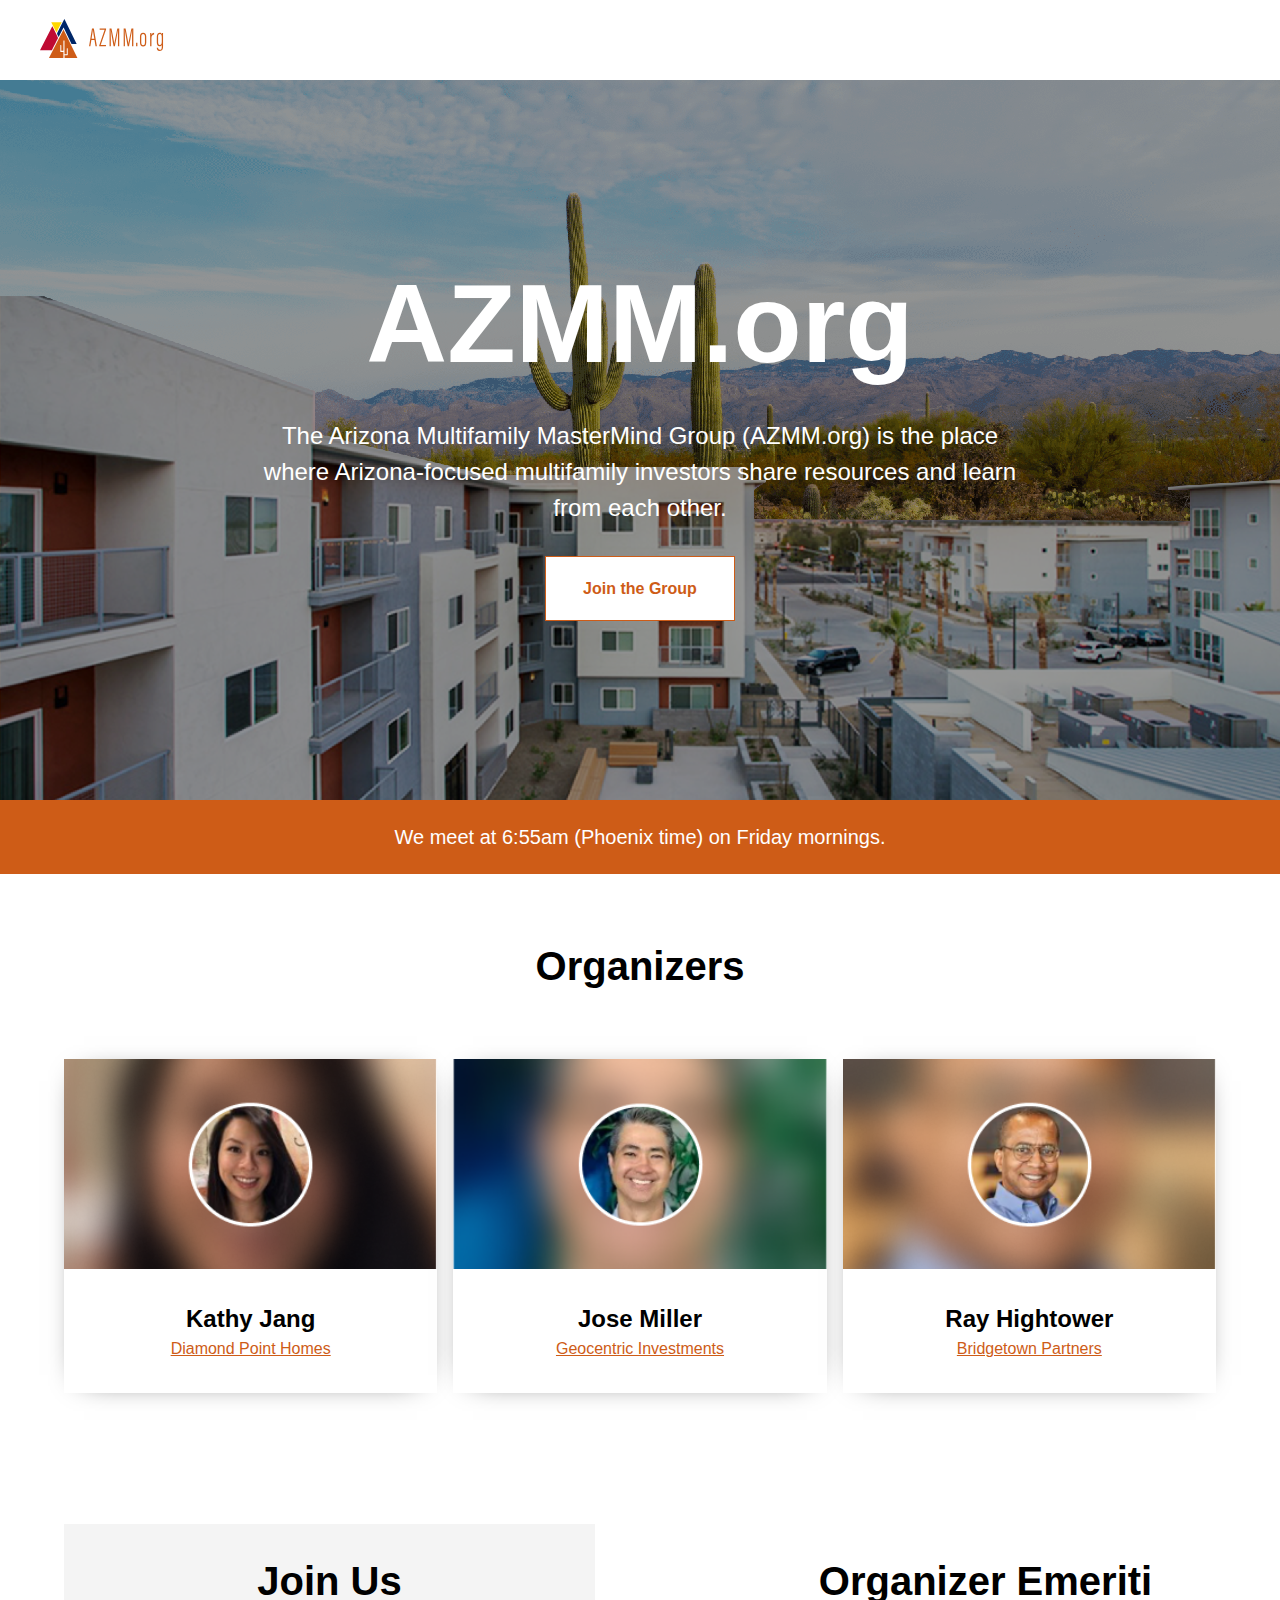
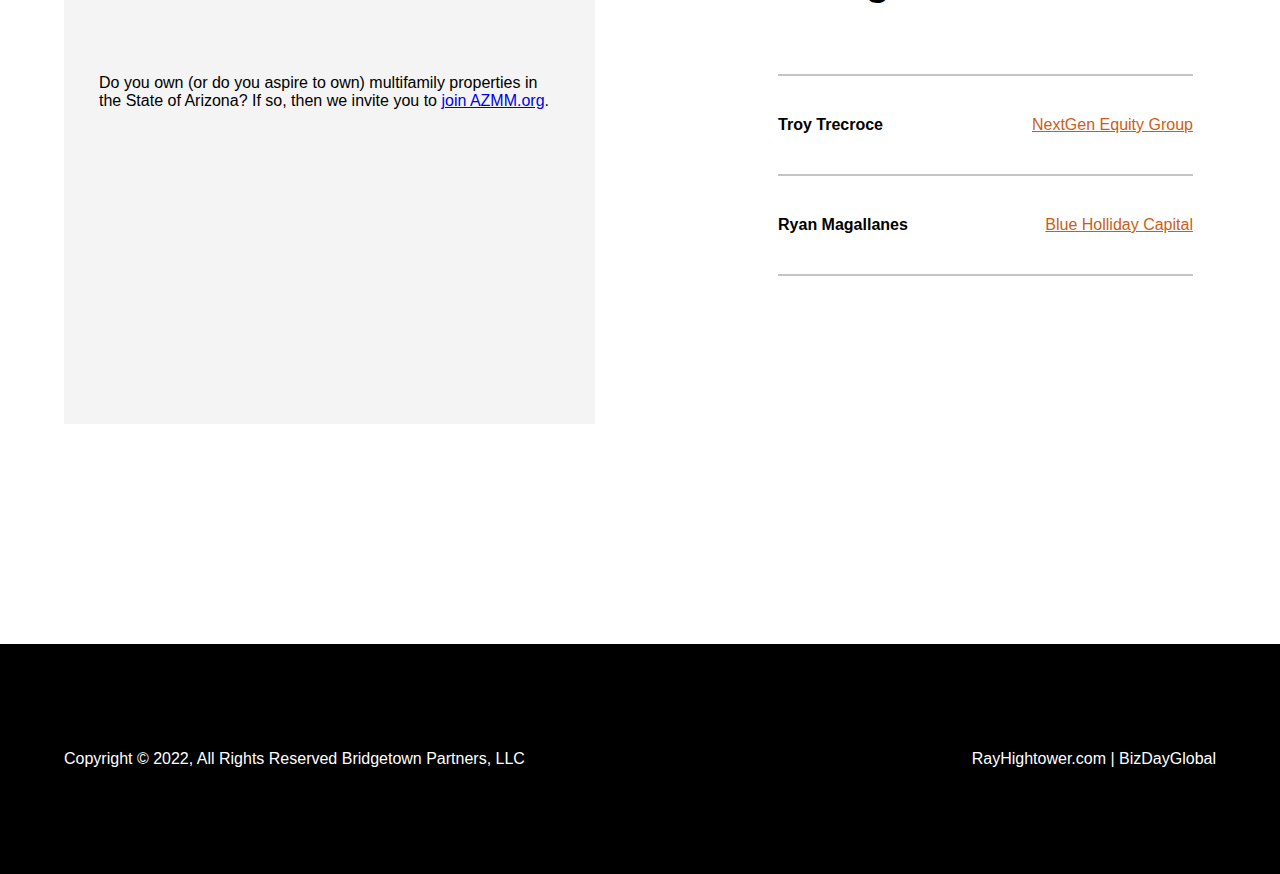
==== index.html @ 75fadacc "Add Geocentric Investments for Jose Miller." ====
<!DOCTYPE html>
<html lang="en">

<head>
  <meta charset="UTF-8">
  <meta http-equiv="X-UA-Compatible" content="IE=edge">
  <meta name="viewport" content="width=device-width, initial-scale=1.0">
  <link rel="shortcut icon" type="image/jpg" href="favicon.ico" />
  <meta name="keywords" content="Real Estate, Arizona, Arizona Multifamity Real Estate, Master Mind Group">
  <meta name="description"
    content="The Arizona Multifamily MasterMind Group (AZMM.org) is the place where Arizona-focused multifamily investors share resources and learn from each other.">
  <meta property="og:title" content="AZMM.org">
  <meta property="og:site_name" content="AZMM.org">
  <meta property="og:url" content="azmm.org">
  <meta property="og:description" content="The Arizona Multifamily MasterMind Group (AZMM.org) is the place where
      Arizona-focused multifamily investors share resources and learn from each other.">
  <meta property="og:type" content="business.business">
  <meta property="og:image" content="https://azmm.org/assets/img/AZMM-LOGO.png">
  <title>AZMM.org · Home</title>
  <link href="./assets/css/style.css" rel="stylesheet">
</head>

<body>
  <header class="header__wrapper">
    <a href="./index.html" class="logo-wrapper">
      <img src="./assets/img/logo.svg" />
    </a>
  </header>
  <!-- Banner Section -->
  <section>
    <div class="banner-sec__wrapper">
      <div class="banner-container">
        <div class="banner-title">
          AZMM.org
        </div>
        <div class="banner__sub-title">
          The Arizona Multifamily MasterMind Group (AZMM.org) is the place where Arizona-focused multifamily investors
          share resources and learn from each other.
        </div>
        <div class="banner-btn__wrapper">
          <a href="https://www.meetup.com/arizona-multifamily-mastermind-group/" class="btn">Join the Group</a>
        </div>
      </div>
    </div>
    <div class="acent__wrapper">
      We meet at 6:55am (Phoenix time) on Friday mornings.
    </div>
  </section>
  <!-- Banner Section -->
  <section class="organizers-section">
    <div class="organizers-container">
      <div class="azmm__organizer-title">
        Organizers
      </div>

      <div class="card__wrapper">
        <div class="card">
          <div class="card-header">
            <div class="card-img">
              <img src="./assets/img/mask-group.png" />
            </div>
          </div>

          <div class="card-footer">
            <div class="card-persona__name">Kathy Jang</div>
            <div class="card-persona__link"><a href="https://www.diamondpointhomes.com/">Diamond Point Homes</a></div>
          </div>
        </div>

        <div class="card">
          <div class="card-header">
            <div class="card-img">
              <img src="./assets/img/mask-group-1.png" />
            </div>
          </div>

          <div class="card-footer">
            <div class="card-persona__name">Jose Miller</div>
            <div class="card-persona__link"><a href="https://www.geocentricinvestments.com/">Geocentric Investments</a></div>
          </div>
        </div>

        <div class="card">
          <div class="card-header">
            <div class="card-img">
              <img src="./assets/img/mask-group-2.png" />
            </div>
          </div>

          <div class="card-footer">
            <div class="card-persona__name">Ray Hightower</div>
            <div class="card-persona__link"><a href="https://bridgetownpartners.com/">Bridgetown Partners</a></div>
          </div>
        </div>
      </div>
    </div>
  </section>

  <div class="contact-emereti-wrapper">
    <!-- Contact us Section -->
    <section class="contactus-section">
      <div class="azmm__organizer-title">
        Join Us
      </div>
      <div class="btn">
        Do you own (or do you aspire to own) multifamily properties in the State of Arizona? If so, then we invite you to <a href="https://www.meetup.com/arizona-multifamily-mastermind-group/" class="btn">join AZMM.org</a>.
      </div>
    </section>
    <!-- End Contact us Section -->

    <!-- Emeriti Section -->
    <section class="emeriti-section">
      <div class="emeriti-container">
        <div class="azmm__organizer-title emeriti-title">
          Organizer Emeriti
        </div>
        <div class="emeriti-content__wrapper">
          <!-- Organizer Emeriti section 1 -->
          <div class="horizontal-divider"></div>
          <div class="emeriti-list__wrapper">
            <div class="emeriti__name">Troy Trecroce</div>
            <div class="emeriti__link"><a href="https://www.nextgenequitygroup.com/">NextGen Equity Group</a></div>
          </div>
          <!-- End Organizer Emeriti section 1 -->

          <!-- Organizer Emeriti section 2 -->
          <div class="horizontal-divider"></div>
          <div class="emeriti-list__wrapper">
            <div class="emeriti__name">Ryan Magallanes</div>
            <div class="emeriti__link"><a href="https://www.linkedin.com/in/ryan-magallanes-37436a47/">Blue Holliday Capital</a></div>
          </div>
          <div class="horizontal-divider"></div>
          <!-- End Organizer Emeriti section 2 -->
        </div>
    </section>
    <!-- End Emeriti Section -->
  </div>

  <footer class="azmm-footer">
    <div class="footer-content__wrapper">
      <div class="footer__copy-right">Copyright © 2022, All Rights Reserved Bridgetown Partners, LLC</div>
      <div class="footer__links"><a href="https://rayhightower.com/">RayHightower.com</a> | <a
          href="https://bizdayglobal.com/">BizDayGlobal</a> </div>
    </div>
  </footer>
</body>

</html>
---- assets/css/style.css ----
*, *::before, *::after {
  font-family: "Roboto", sans-serif;
}

* {
  margin: 0;
  padding: 0;
  box-sizing: border-box;
}

.header__wrapper {
  align-items: center;
  background-color: white;
  display: flex;
  flex-direction: row;
  justify-content: space-between;
  height: 80px;
  padding: 0 40px;
  width: 100%;
}
@media only screen and (max-width: 480px) {
  .header__wrapper {
    padding: 0 10px;
  }
}
.header__wrapper .logo-wrapper {
  overflow: hidden;
}
.header__wrapper .logo-wrapper img {
  object-fit: contain;
  height: 100%;
  width: 100%;
}
@media only screen and (max-width: 480px) {
  .header__wrapper .logo-wrapper img {
    width: 80%;
  }
}

/*
.banner-container
*/
.banner-sec__wrapper {
  background-image: url("../img/AZMM-Banner-.png");
  background-size: cover;
  background-repeat: no-repeat;
  display: flex;
  height: 80vh;
  justify-content: center;
}
.banner-sec__wrapper .banner-container {
  align-items: center;
  color: #fff;
  display: flex;
  flex-direction: column;
  height: 80vh;
  justify-content: center;
  width: 60%;
}
@media only screen and (max-width: 480px) {
  .banner-sec__wrapper .banner-container {
    width: 100%;
  }
  .banner-sec__wrapper .banner-container .banner__sub-title {
    font-size: 16px;
  }
}
.banner-sec__wrapper .banner-container .banner-title {
  font-size: clamp(5vh, 112px, 20vw);
  font-weight: bold;
}
@media only screen and (max-width: 480px) {
  .banner-sec__wrapper .banner-container .banner-title {
    font-size: 56px;
  }
}
.banner-sec__wrapper .banner-container .banner__sub-title {
  font-size: 24px;
  line-height: 1.5;
  margin: 30px 0;
  text-align: center;
}
@media only screen and (max-width: 720px) and (min-width: 480px) {
  .banner-sec__wrapper .banner-container .banner__sub-title {
    font-size: 16px;
    margin-bottom: 20px;
  }
}
.banner-sec__wrapper .banner-container .banner-btn__wrapper .btn {
  align-items: center;
  background-color: white;
  border: 1px solid #CE5C17;
  color: #CE5C17;
  cursor: pointer;
  display: flex;
  font-weight: 600;
  height: 65px;
  justify-content: center;
  text-decoration: none;
  padding: 0.5em 0.75em;
  width: 190px;
}

.acent__wrapper {
  align-items: center;
  color: #fff;
  background-color: #CE5C17;
  display: flex;
  font-size: 20px;
  height: 74px;
  justify-content: center;
}
@media only screen and (max-width: 480px) {
  .acent__wrapper {
    font-size: 12px;
    height: 60px;
  }
}

.organizers-section {
  background-color: #FFFFFF;
  min-height: 650px;
}
.organizers-section .organizers-container {
  margin: 0 auto;
  padding-top: 70px;
  width: 90%;
}
@media only screen and (max-width: 480px) {
  .organizers-section .organizers-container {
    padding-top: 40px;
  }
  .organizers-section .organizers-container .azmm__organizer-title {
    margin-bottom: 40px;
  }
}
.organizers-section .card__wrapper {
  align-items: flex-start;
  display: grid;
  grid-template-columns: repeat(auto-fit, minmax(300px, 1fr));
  gap: 1rem;
}
.organizers-section .card__wrapper .card {
  background-color: white;
  box-shadow: 0px 2px 30px -20px #000000;
  min-height: 300px;
  margin-bottom: 50px;
}
@media only screen and (max-width: 1024px) and (min-width: 480px) {
  .organizers-section .card__wrapper .card {
    margin-bottom: 0;
  }
  .organizers-section .card__wrapper .card:last-child {
    margin-bottom: 50px;
  }
}
.organizers-section .card__wrapper .card .card-header {
  position: relative;
}
.organizers-section .card__wrapper .card .card-header .card-img {
  overflow: hidden;
}
.organizers-section .card__wrapper .card .card-header .card-img img {
  aspect-ratio: 16/9;
  display: block;
  object-fit: cover;
  object-position: center;
  max-height: 350px;
  width: 100%;
}
.organizers-section .card__wrapper .card .card-footer {
  align-items: center;
  display: flex;
  flex-direction: column;
  justify-content: center;
  line-height: 1.5;
  padding: 2rem;
}
.organizers-section .card__wrapper .card .card-footer .card-persona__name {
  font-size: 24px;
  font-weight: 900;
}
.organizers-section .card__wrapper .card .card-footer .card-persona__link {
  font-size: 16px;
}
.organizers-section .card__wrapper .card .card-footer .card-persona__link a {
  color: #CE5C17;
}

.azmm__organizer-title {
  font-size: 40px;
  font-weight: 700;
  text-align: center;
  margin-bottom: 70px;
  width: 100%;
}
@media only screen and (max-width: 480px) {
  .azmm__organizer-title {
    font-size: 32px;
  }
  .azmm__organizer-title.emeriti-title {
    margin-bottom: 40px;
  }
}

.emeriti-section {
  background-color: white;
}
.emeriti-section .emeriti-container {
  display: flex;
  align-items: center;
  flex-direction: column;
  padding-top: 35px;
  min-height: 500px;
}
@media only screen and (max-width: 480px) {
  .emeriti-section .emeriti-container {
    min-height: 420px;
    padding-top: 35px;
  }
}
.emeriti-section .emeriti-content__wrapper {
  align-items: center;
  display: flex;
  flex-direction: column;
  width: 100%;
}
.emeriti-section .emeriti-content__wrapper .horizontal-divider {
  border: 1px solid #C4C4C4;
  width: 90%;
}
.emeriti-section .emeriti-content__wrapper .emeriti-list__wrapper {
  display: flex;
  flex-direction: row;
  justify-content: space-between;
  padding: 40px 0;
  width: 90%;
}
.emeriti-section .emeriti-content__wrapper .emeriti-list__wrapper .emeriti__name {
  font-size: 16px;
  font-weight: 900;
}
.emeriti-section .emeriti-content__wrapper .emeriti-list__wrapper .emeriti__link {
  font-size: 16px;
}
.emeriti-section .emeriti-content__wrapper .emeriti-list__wrapper .emeriti__link a {
  color: #CE5C17;
}
@media only screen and (max-width: 480px) {
  .emeriti-section .emeriti-content__wrapper .emeriti-list__wrapper {
    align-items: center;
    justify-content: center;
    flex-direction: column;
    padding: 30px 0;
  }
  .emeriti-section .emeriti-content__wrapper .emeriti-list__wrapper .emeriti__name {
    font-size: 24px;
  }
  .emeriti-section .emeriti-content__wrapper .emeriti-list__wrapper .emeriti__link {
    font-size: 16px;
  }
}

.azmm-footer {
  align-items: center;
  background-color: #000000;
  display: flex;
  height: 230px;
}
.azmm-footer .footer-content__wrapper {
  color: white;
  display: flex;
  flex-direction: row;
  justify-content: space-between;
  margin: 0 auto;
  width: 90%;
}
.azmm-footer .footer-content__wrapper .footer__links {
  font-size: 16px;
  font-weight: 500;
}
.azmm-footer .footer-content__wrapper .footer__links a {
  color: white;
  text-decoration: none;
}
@media only screen and (max-width: 480px) {
  .azmm-footer .footer-content__wrapper {
    align-items: center;
    font-size: 16px;
    flex-direction: column-reverse;
  }
  .azmm-footer .footer-content__wrapper .footer__copy-right {
    text-align: center;
  }
  .azmm-footer .footer-content__wrapper .footer__links {
    margin-bottom: 20px;
  }
}
.contact-emereti-wrapper {
  display: flex;
  flex-direction: row;
  justify-content: space-between;
  margin: 0 auto 220px;
  width: 90%;
}
.contact-emereti-wrapper .contactus-section,.emeriti-section {
  flex: 1;
}
.contact-emereti-wrapper .contactus-section {
  background-color: #F4F4F4;
  padding: 35px 35px 135px 35px;
  margin-right: 160px;
}
@media only screen and (max-width: 768px) {
  .contact-emereti-wrapper .contactus-section {
    margin-right: 80px;
  }
}
@media only screen and (max-width: 768px) {
  .contact-emereti-wrapper {
    flex-direction: column;
    margin: 0 auto;
  }
  .contact-emereti-wrapper .contactus-section {
    margin-right: 0;
  }
}
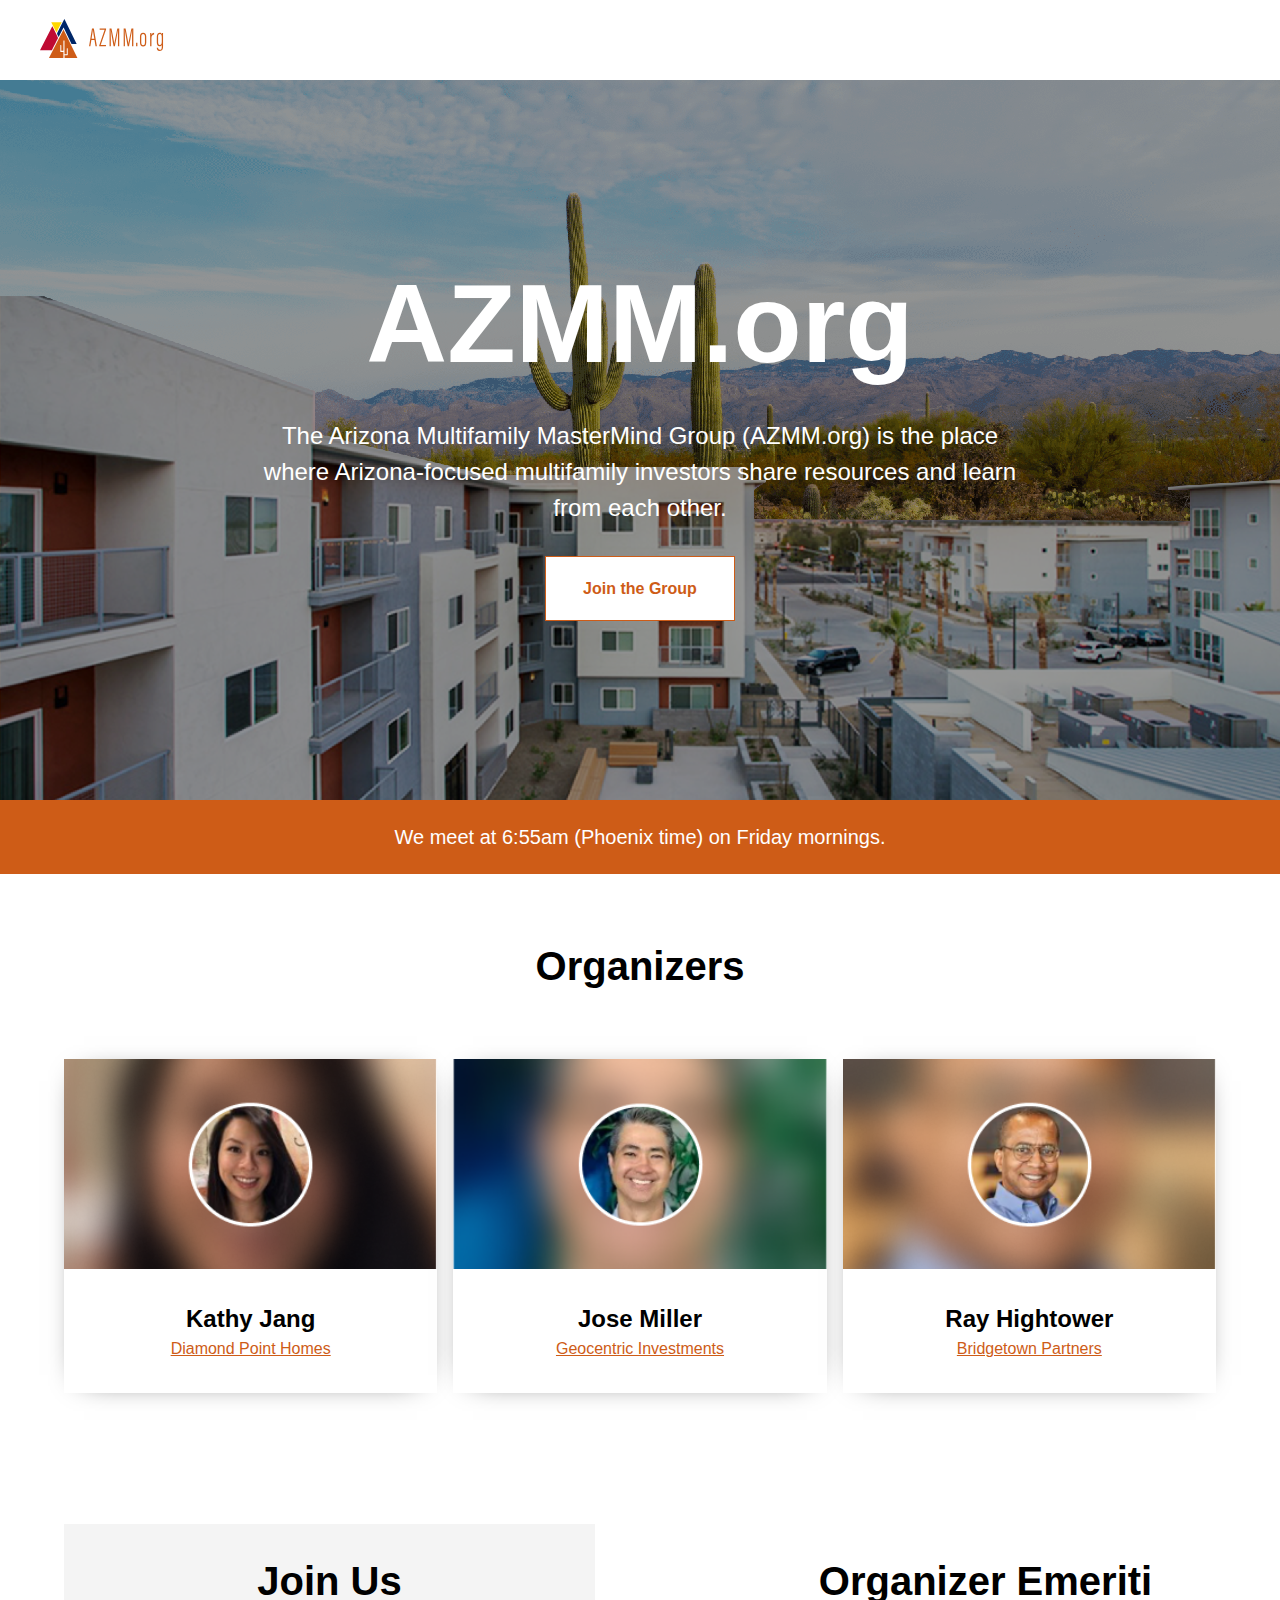
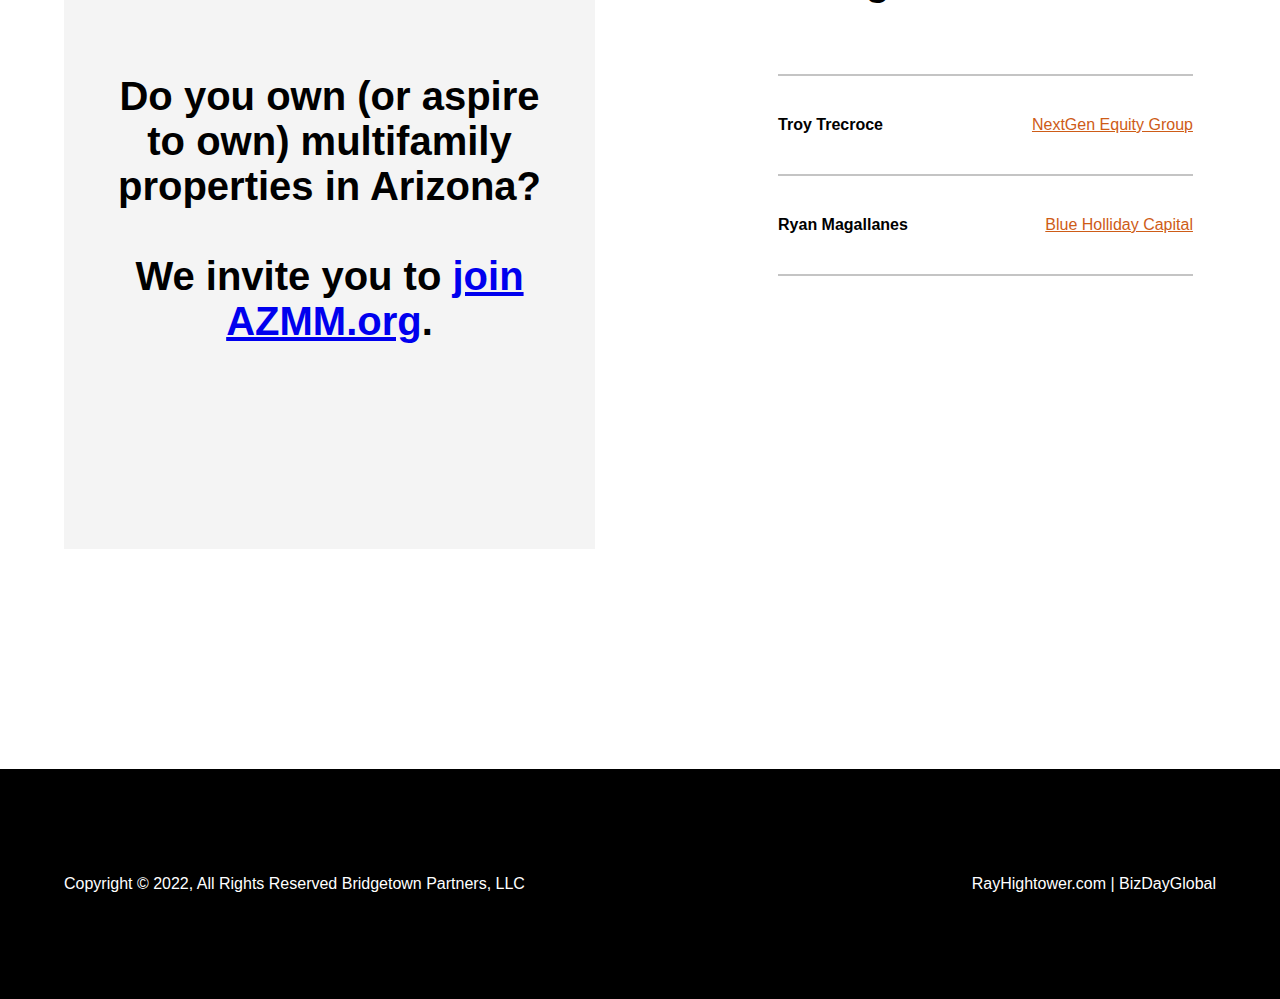
==== commit 70039291: "Larger type in joinus section." ====
--- a/index.html
+++ b/index.html
@@ -102,8 +102,8 @@
       <div class="azmm__organizer-title">
         Join Us
       </div>
-      <div class="btn">
-        Do you own (or do you aspire to own) multifamily properties in the State of Arizona? If so, then we invite you to <a href="https://www.meetup.com/arizona-multifamily-mastermind-group/" class="btn">join AZMM.org</a>.
+      <div class="azmm__organizer-title">
+        Do you own (or aspire to own) multifamily properties in Arizona?<br/><br/>We invite you to <a href="https://www.meetup.com/arizona-multifamily-mastermind-group/" class="btn">join AZMM.org</a>.
       </div>
     </section>
     <!-- End Contact us Section -->
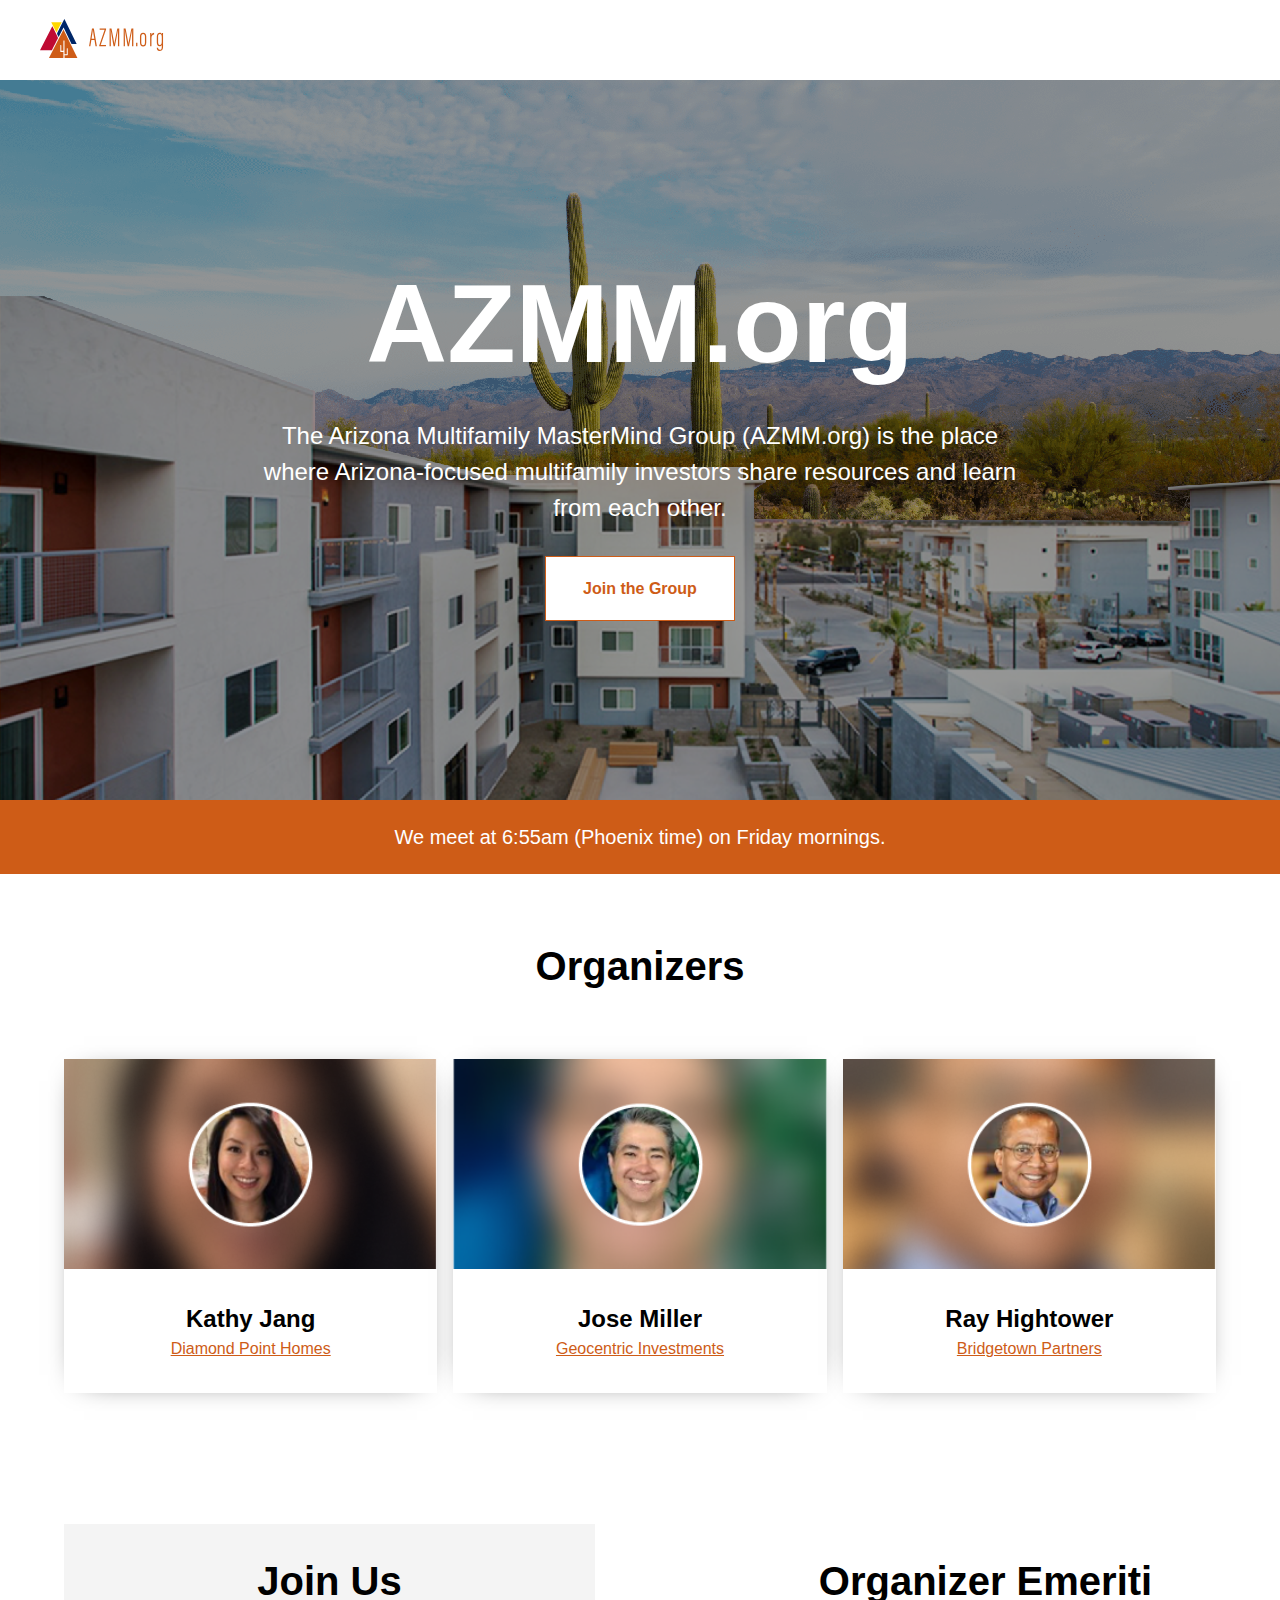
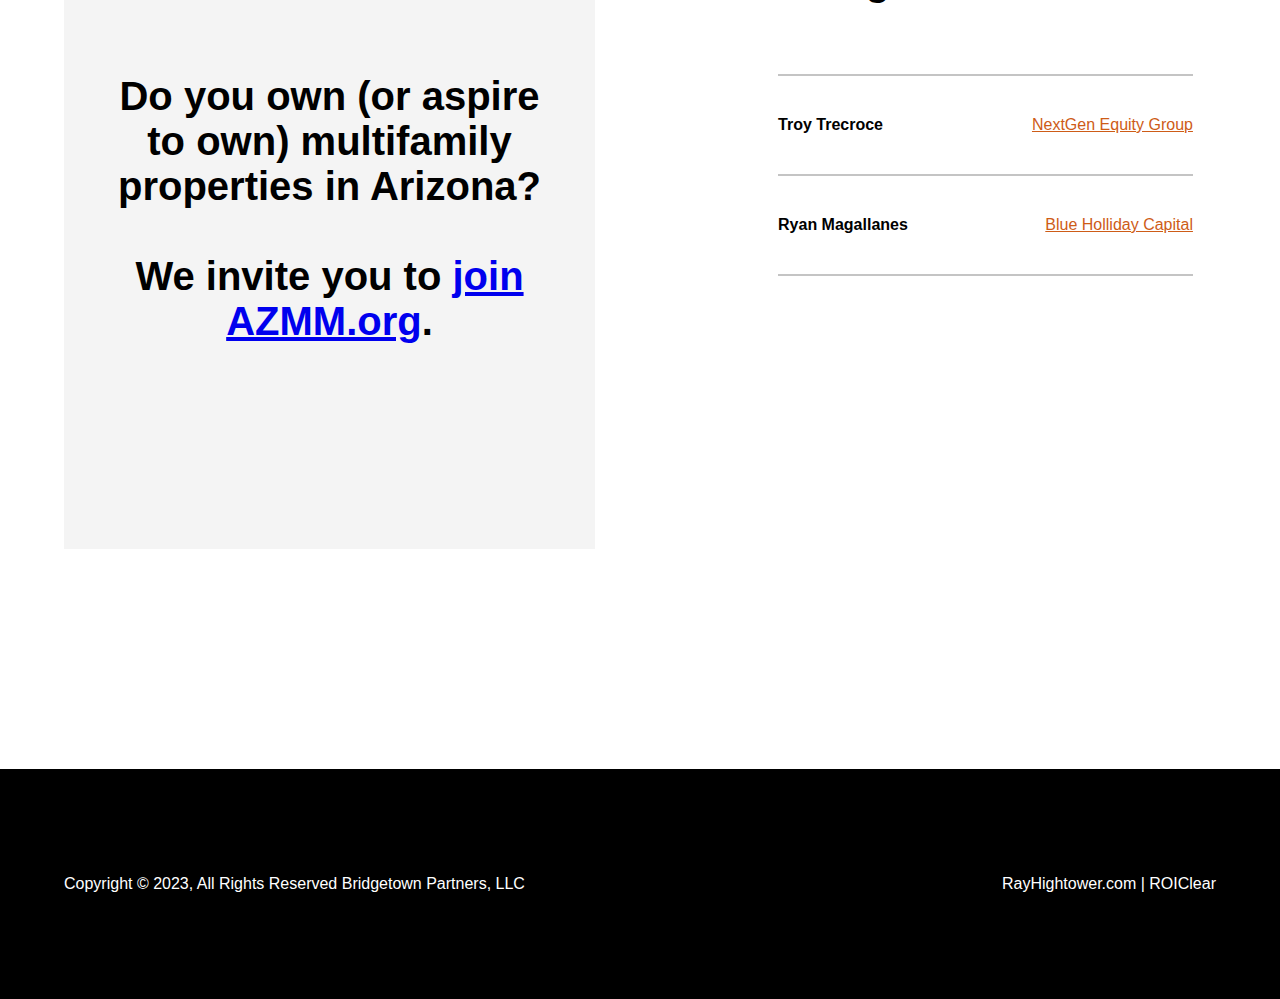
==== commit d03a5b66: "Update with ROIClear link." ====
--- a/index.html
+++ b/index.html
@@ -138,9 +138,9 @@
 
   <footer class="azmm-footer">
     <div class="footer-content__wrapper">
-      <div class="footer__copy-right">Copyright © 2022, All Rights Reserved Bridgetown Partners, LLC</div>
+      <div class="footer__copy-right">Copyright © 2023, All Rights Reserved Bridgetown Partners, LLC</div>
       <div class="footer__links"><a href="https://rayhightower.com/">RayHightower.com</a> | <a
-          href="https://bizdayglobal.com/">BizDayGlobal</a> </div>
+          href="https://ROIClear.com/">ROIClear</a> </div>
     </div>
   </footer>
 </body>
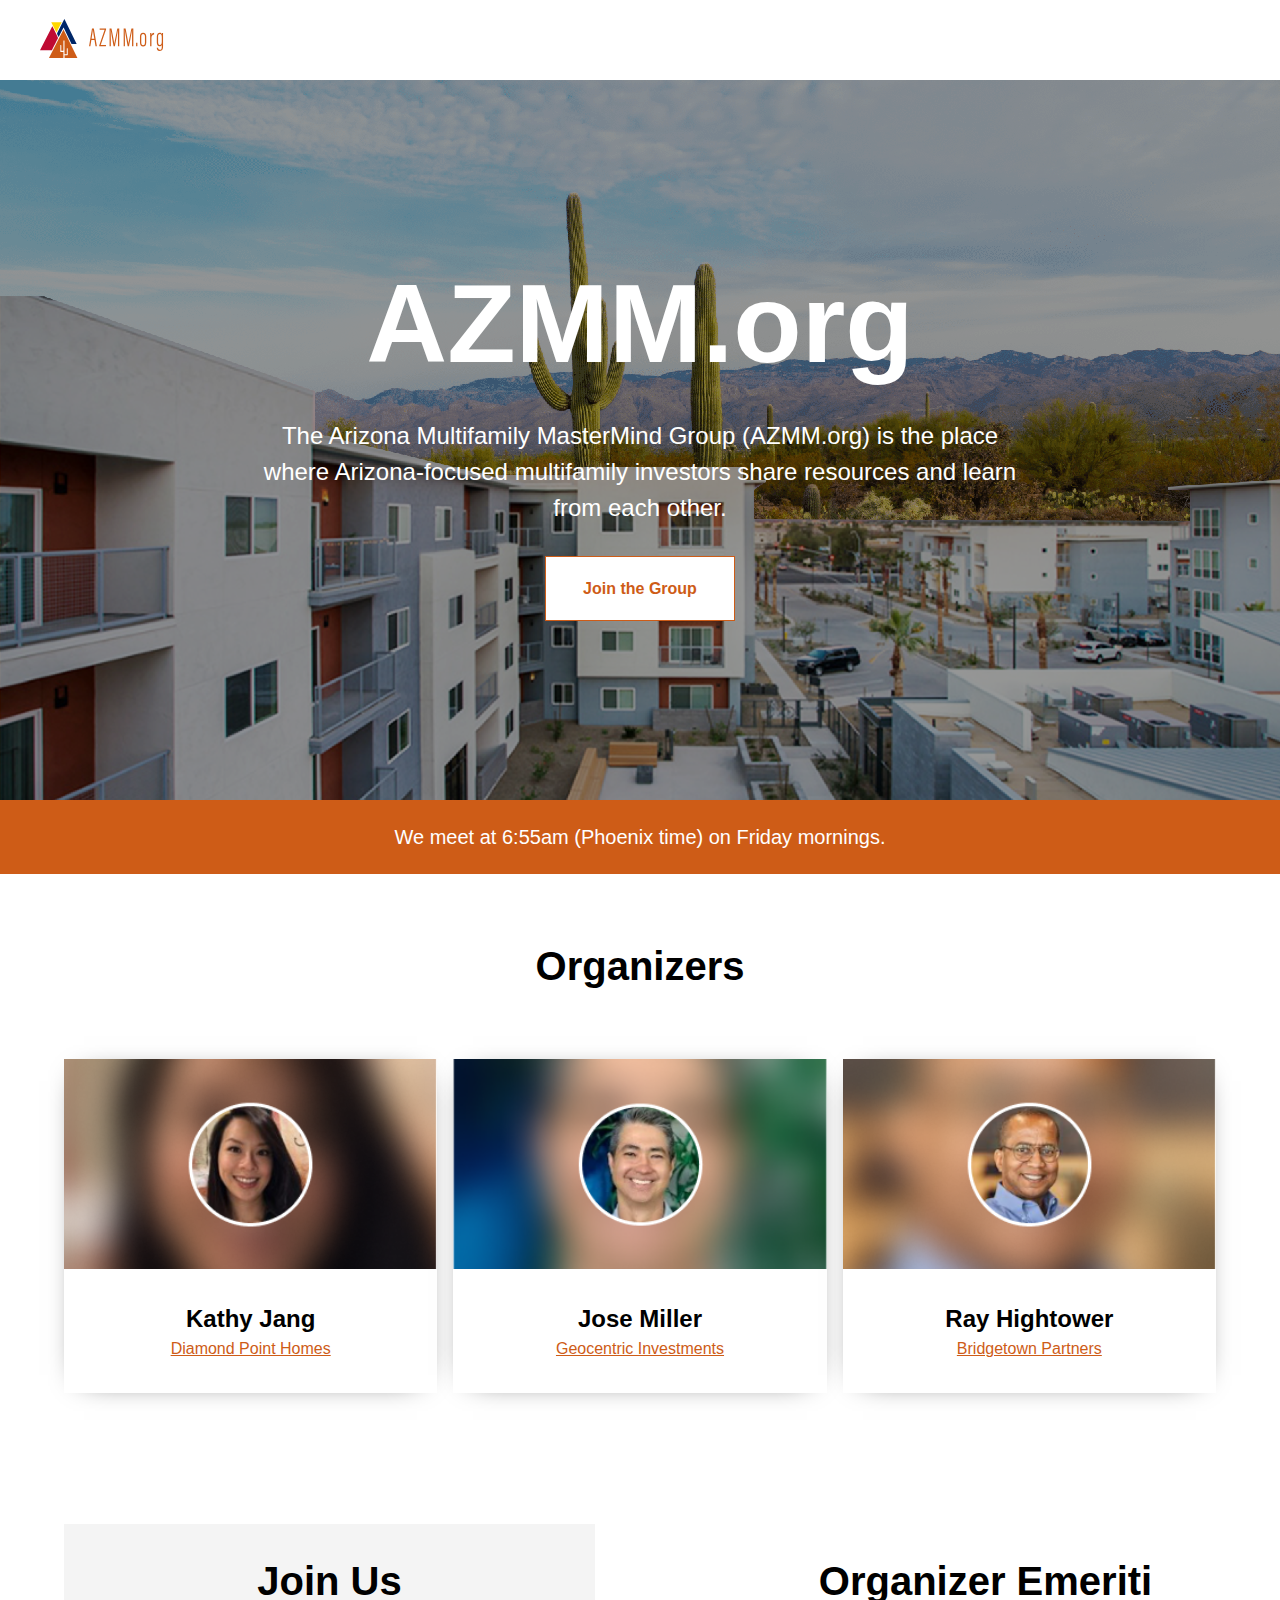
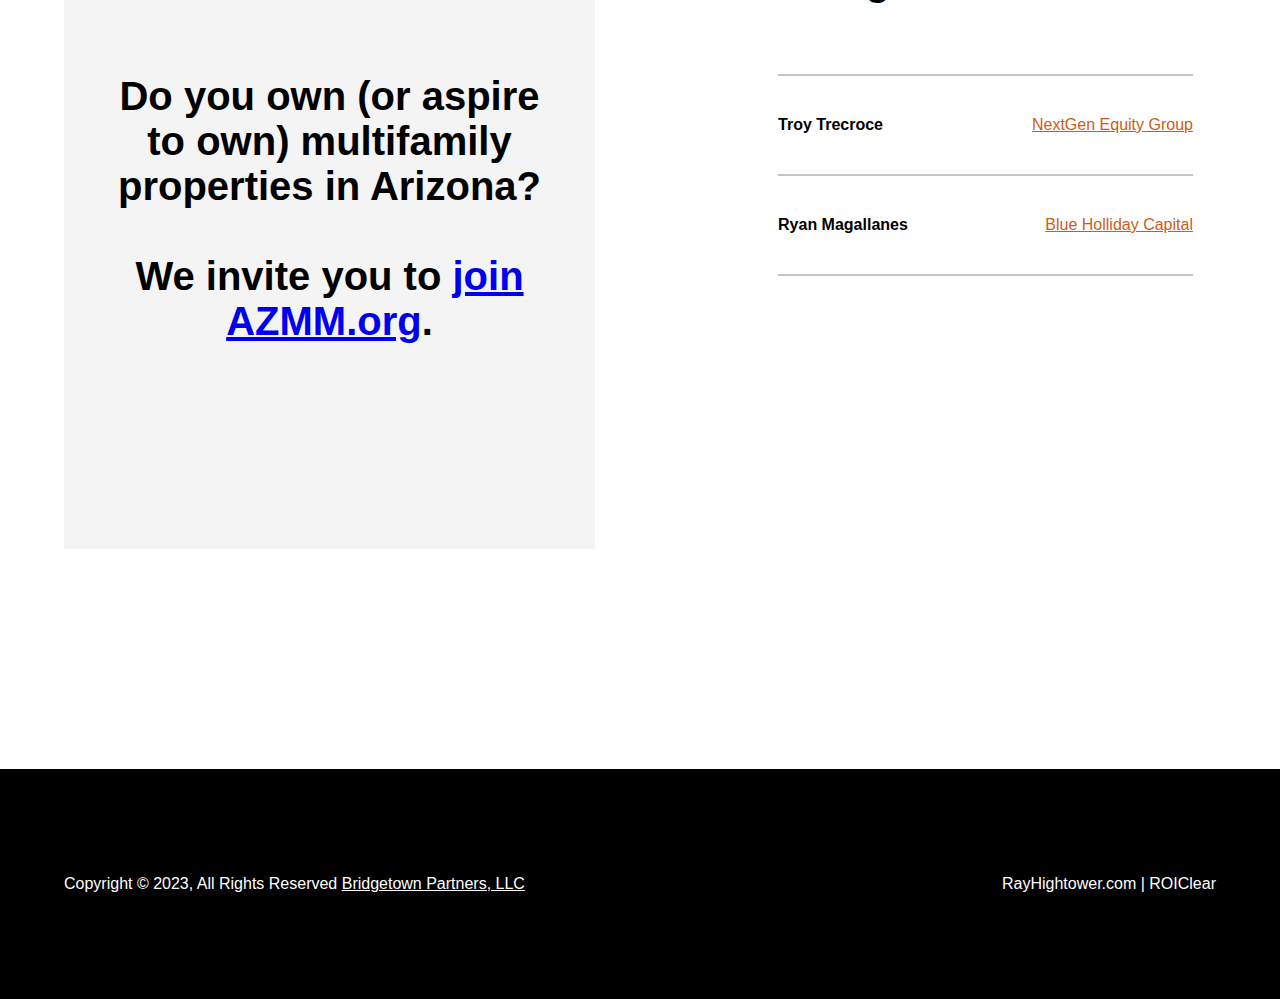
==== commit b9175e90: "Turn Bridgetown Partners into a hyperlink." ====
--- a/index.html
+++ b/index.html
@@ -138,7 +138,7 @@
 
   <footer class="azmm-footer">
     <div class="footer-content__wrapper">
-      <div class="footer__copy-right">Copyright © 2023, All Rights Reserved Bridgetown Partners, LLC</div>
+      <div class="footer__copy-right">Copyright © 2023, All Rights Reserved <a style="color:white" href="https://BridgetownPartners.com">Bridgetown Partners, LLC</a></div>
       <div class="footer__links"><a href="https://rayhightower.com/">RayHightower.com</a> | <a
           href="https://ROIClear.com/">ROIClear</a> </div>
     </div>
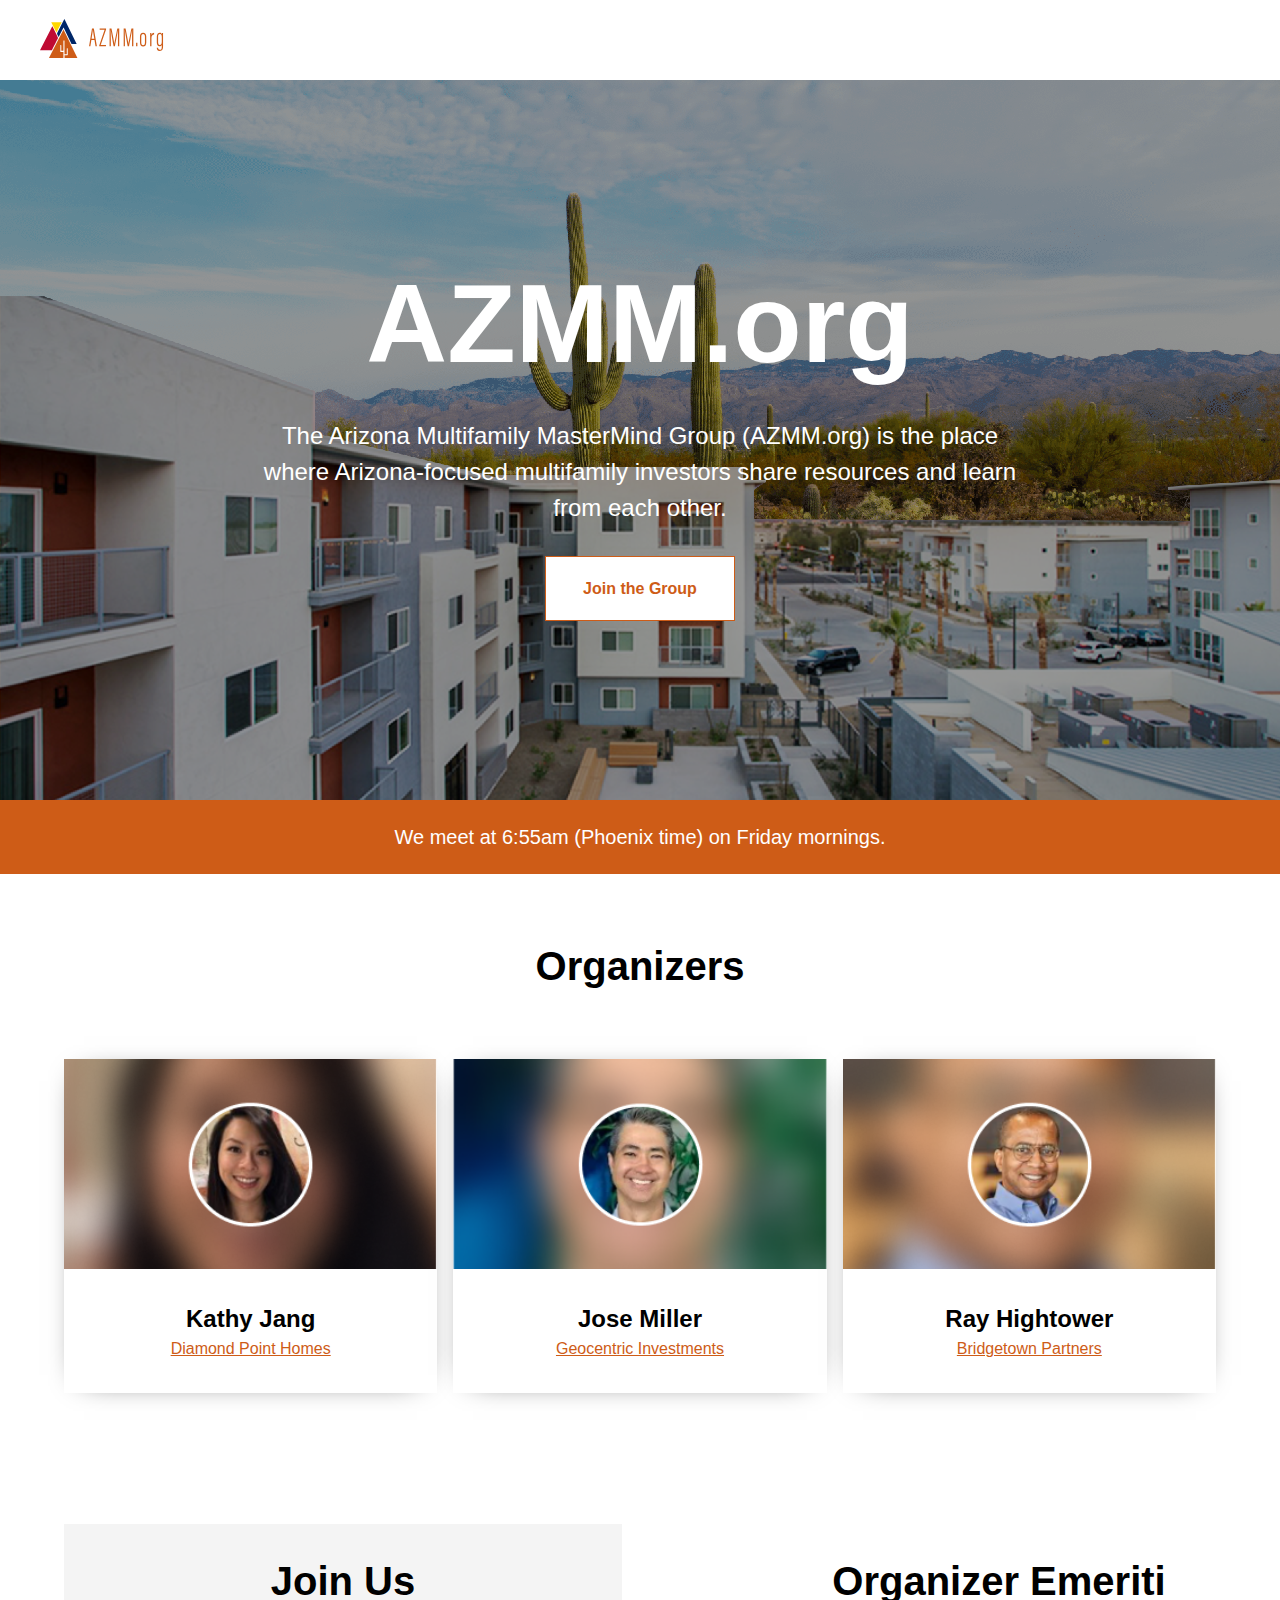
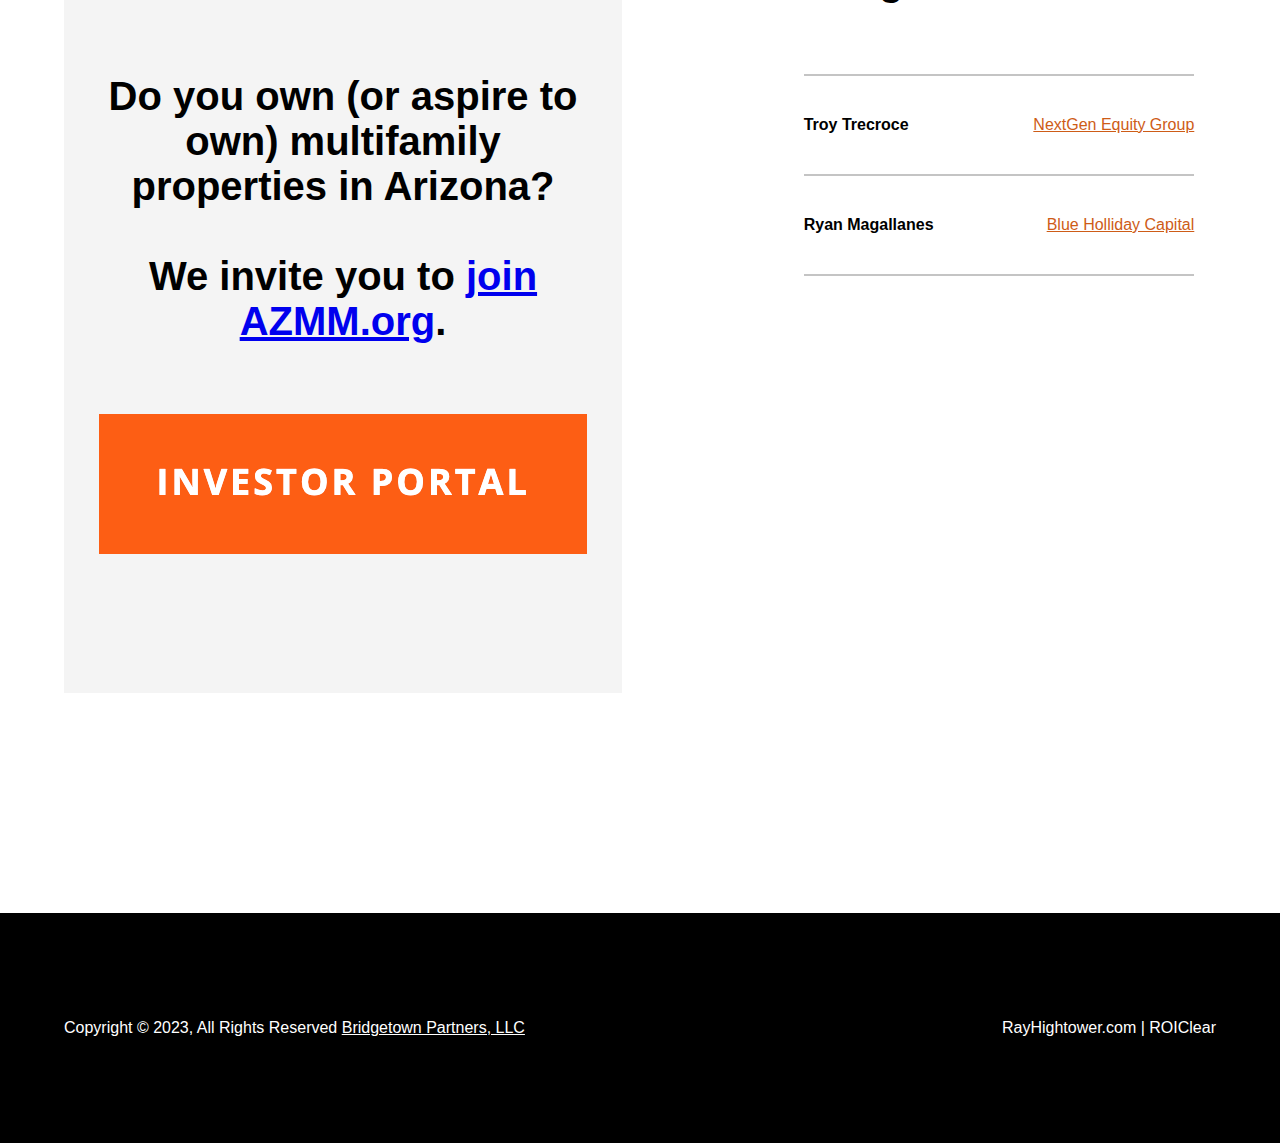
==== commit 270c7821: "Add Investor Portal button." ====
--- a/index.html
+++ b/index.html
@@ -105,6 +105,7 @@
       <div class="azmm__organizer-title">
         Do you own (or aspire to own) multifamily properties in Arizona?<br/><br/>We invite you to <a href="https://www.meetup.com/arizona-multifamily-mastermind-group/" class="btn">join AZMM.org</a>.
       </div>
+      <a href="https://roiclear.cashflowportal.com/app"><img src="./images/investor_portal.png" alt="Investor Portal: Bridgetown Partners d/b/a ROIClear"></a>
     </section>
     <!-- End Contact us Section -->
 
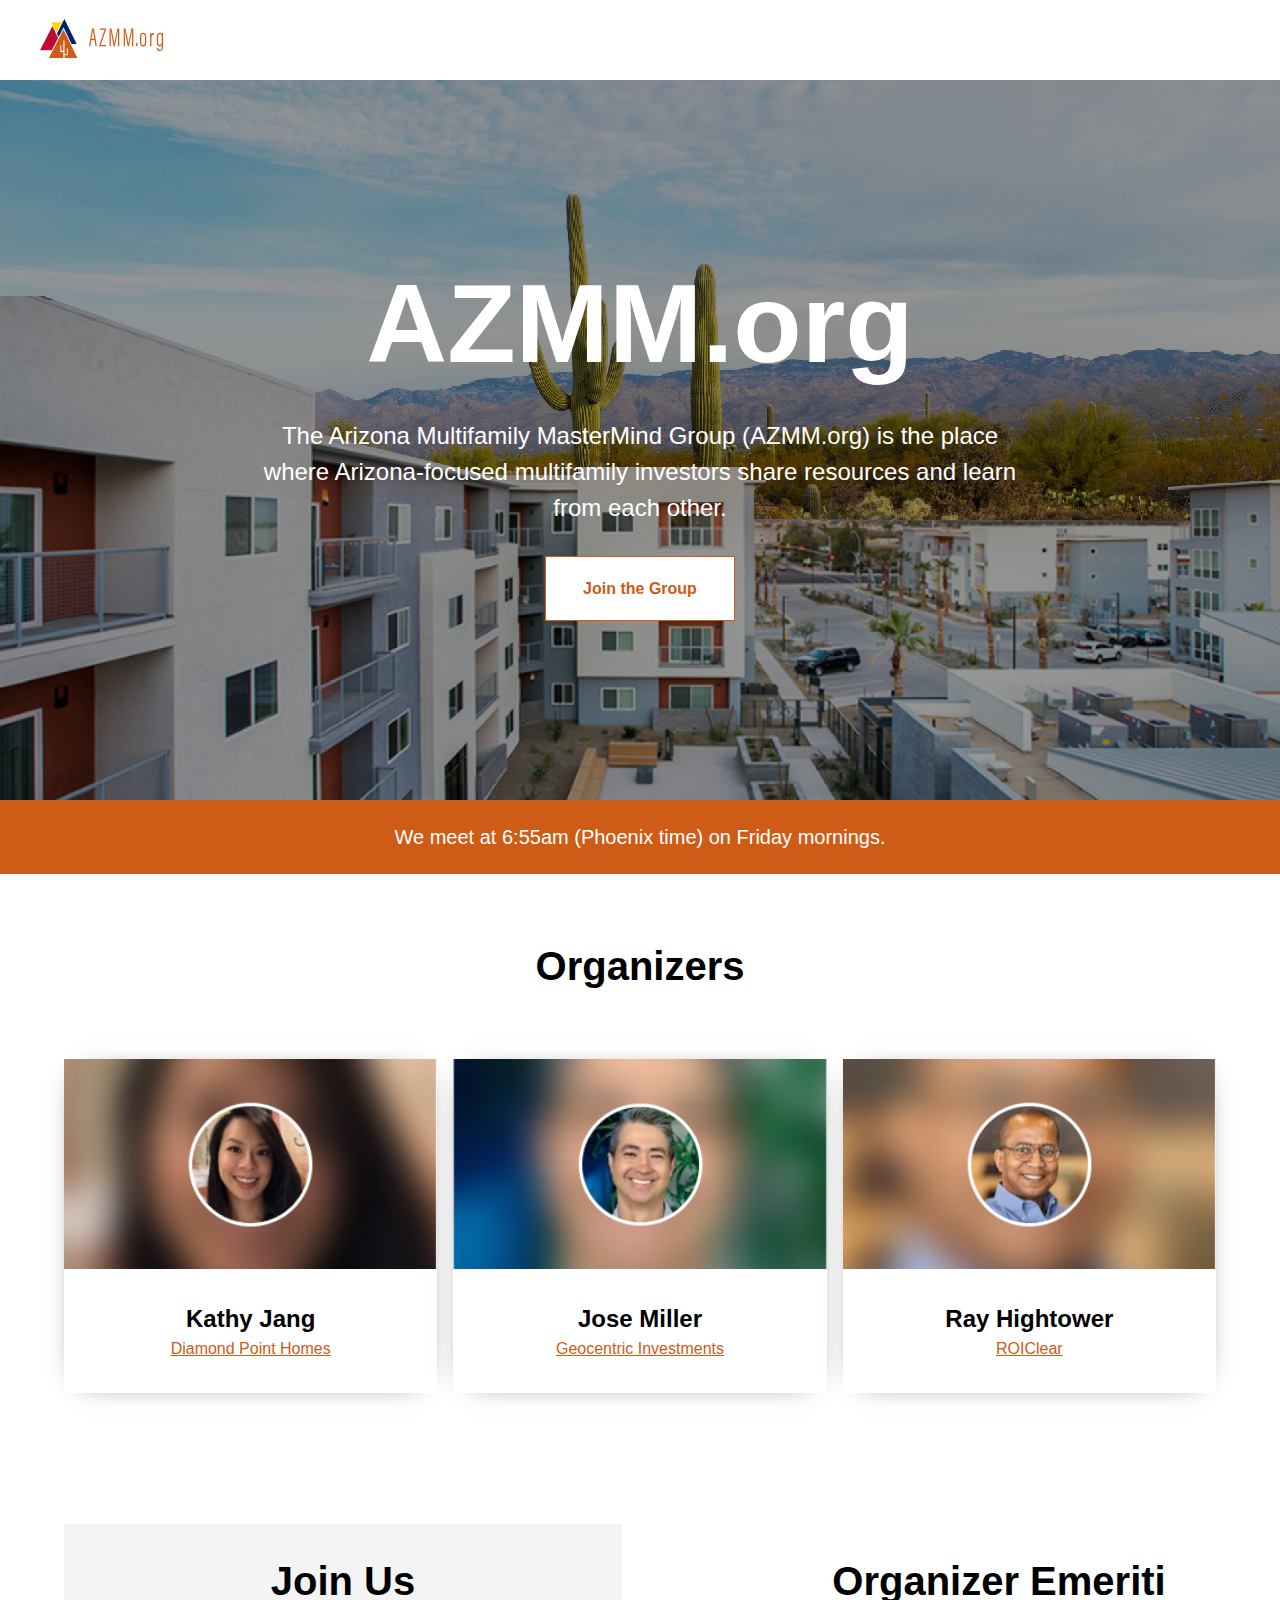
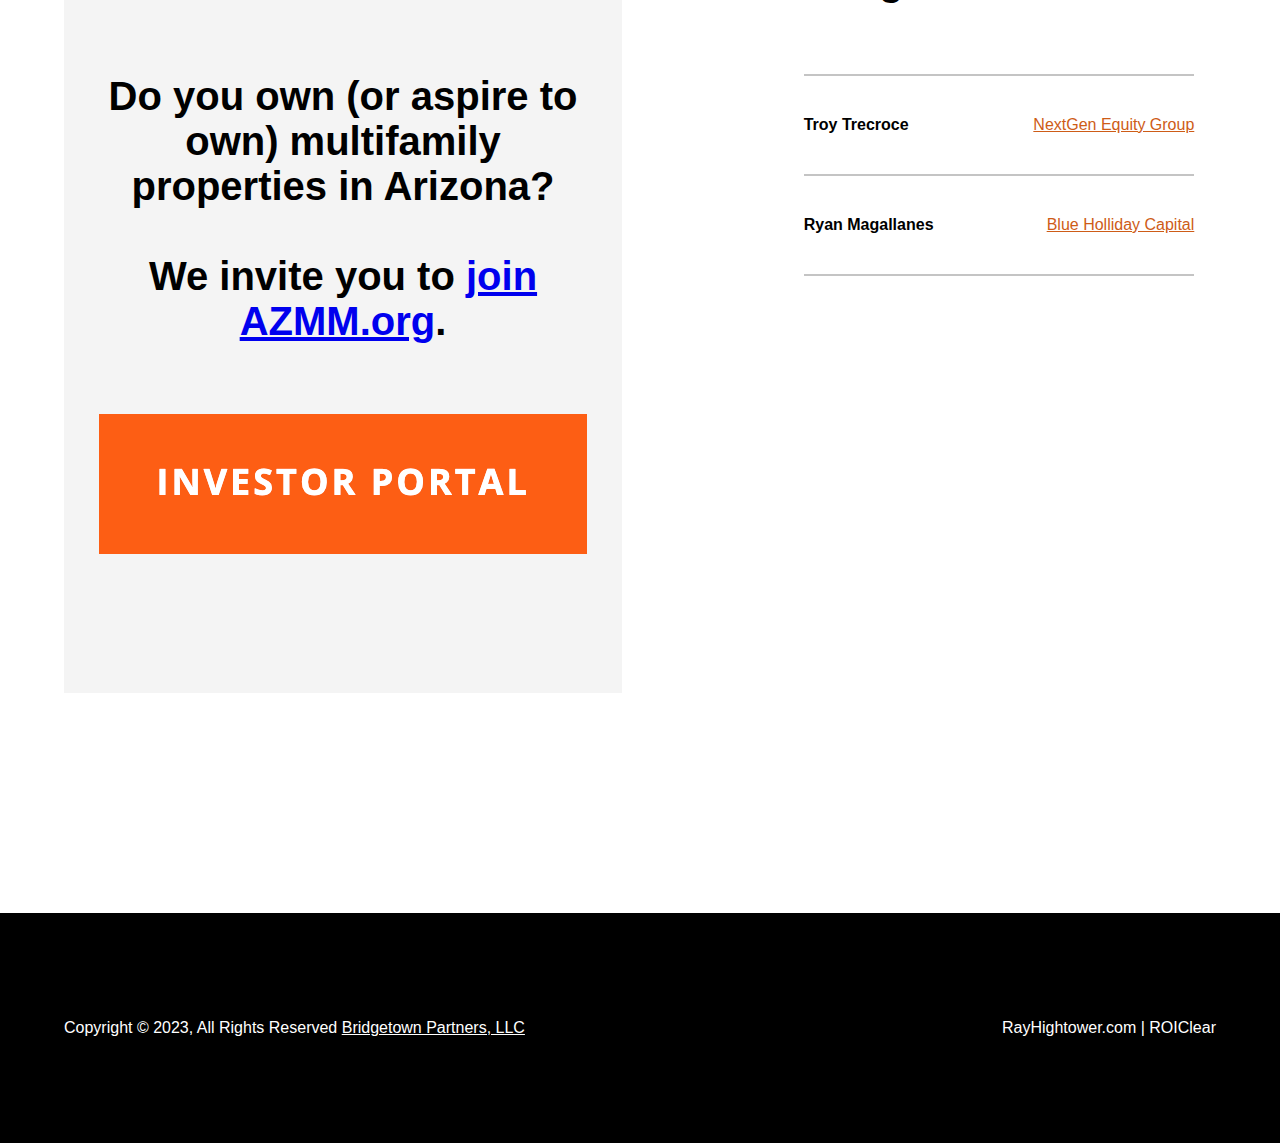
==== commit 98dfbe5f: "Point to ROIClear." ====
--- a/index.html
+++ b/index.html
@@ -89,7 +89,7 @@
 
           <div class="card-footer">
             <div class="card-persona__name">Ray Hightower</div>
-            <div class="card-persona__link"><a href="https://bridgetownpartners.com/">Bridgetown Partners</a></div>
+            <div class="card-persona__link"><a href="https://ROIClear.com/">ROIClear</a></div>
           </div>
         </div>
       </div>
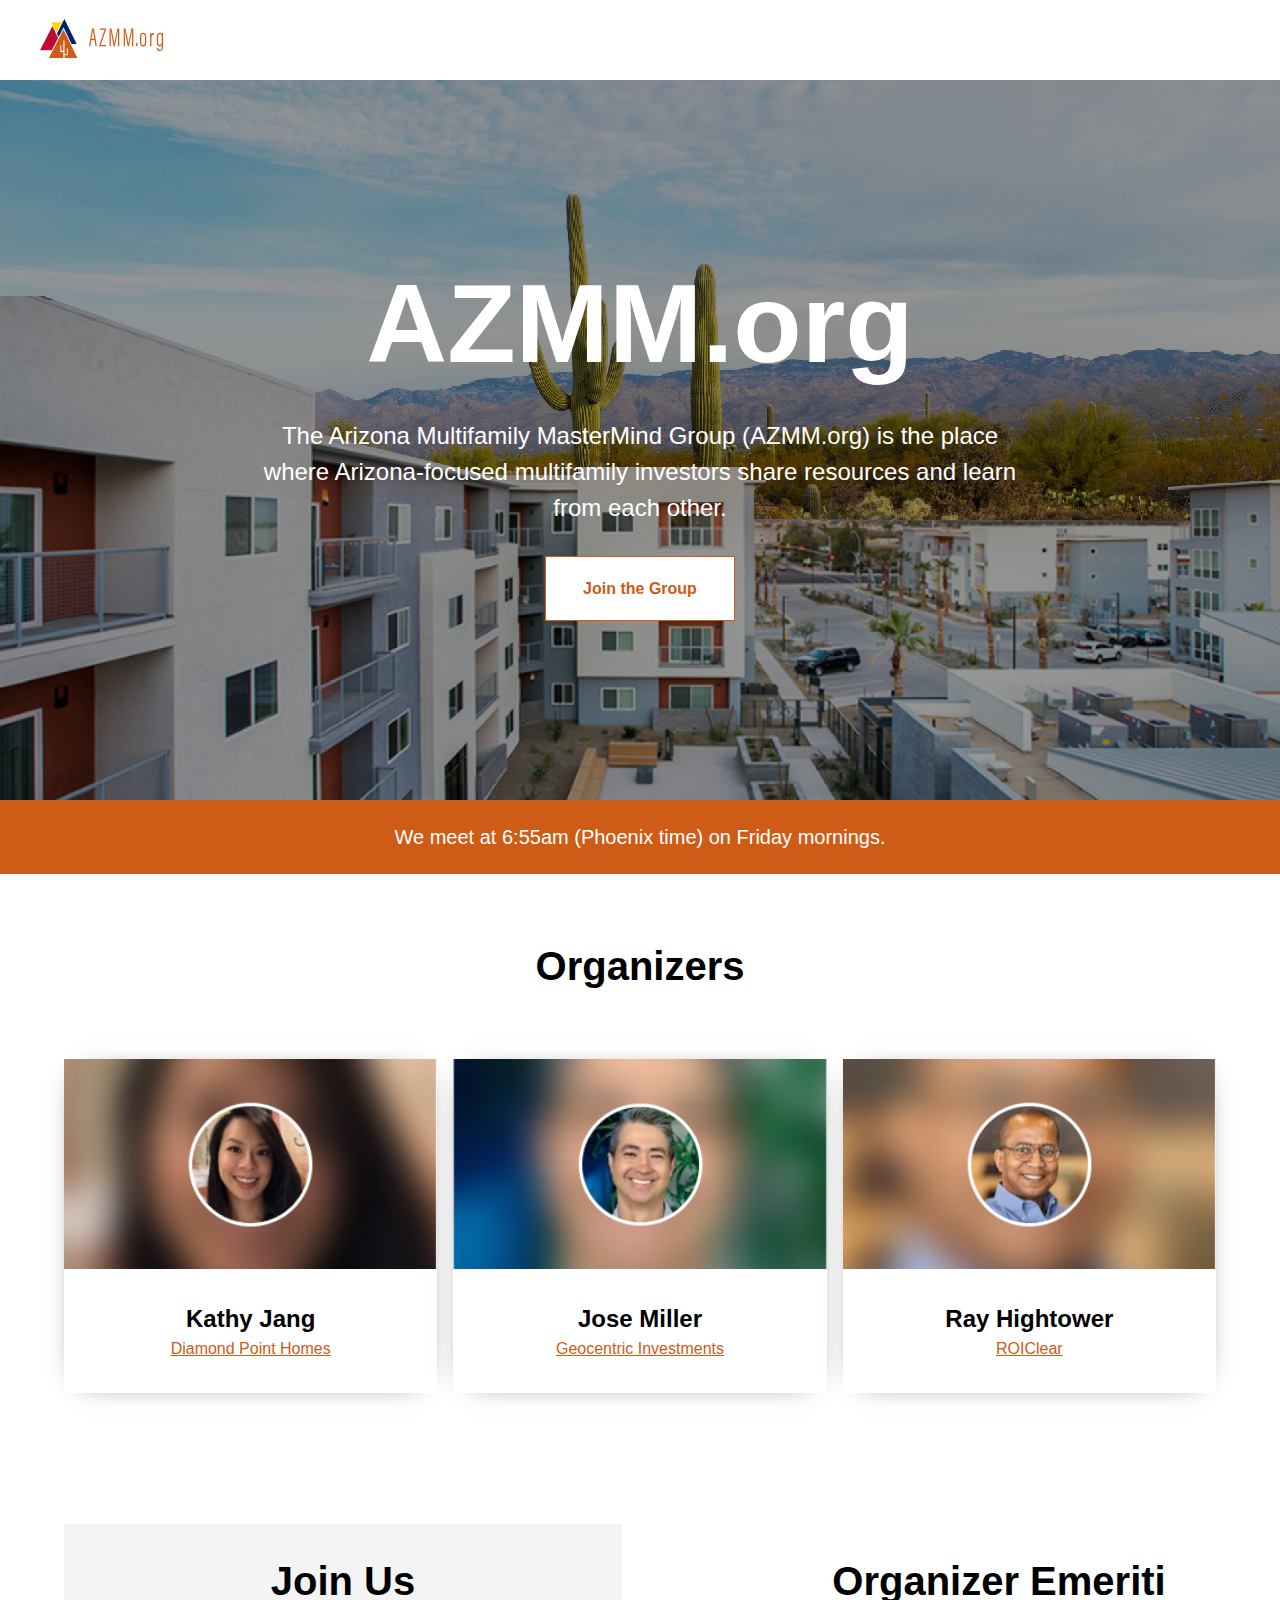
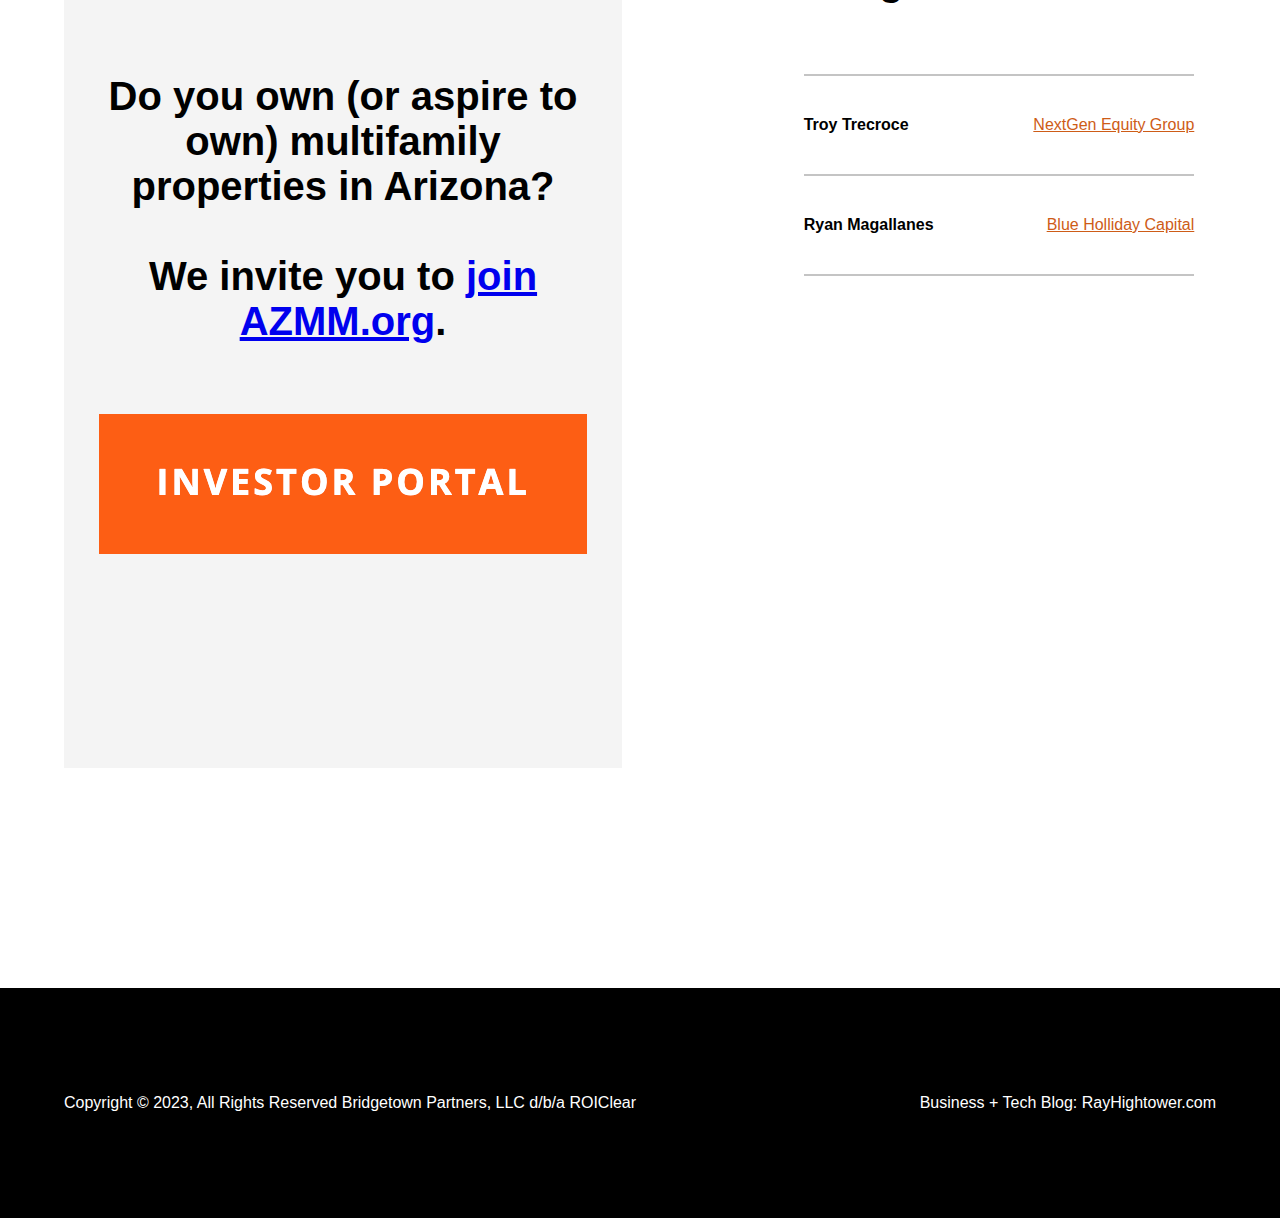
==== commit 966f2165: "Formatting." ====
--- a/index.html
+++ b/index.html
@@ -103,9 +103,12 @@
         Join Us
       </div>
       <div class="azmm__organizer-title">
-        Do you own (or aspire to own) multifamily properties in Arizona?<br/><br/>We invite you to <a href="https://www.meetup.com/arizona-multifamily-mastermind-group/" class="btn">join AZMM.org</a>.
+        Do you own (or aspire to own) multifamily properties in Arizona?<br/><br/>We invite you to <a href="https://www.meetup.com/arizona-multifamily-mastermind-group/" class="btn">join AZMM.org</a>.    
       </div>
-      <a href="https://roiclear.cashflowportal.com/app"><img src="./images/investor_portal.png" alt="Investor Portal: Bridgetown Partners d/b/a ROIClear"></a>
+      <div class="azmm__organizer-title">
+        <a href="https://roiclear.cashflowportal.com/app"><img src="./images/investor_portal.png" alt="Investor Portal: Bridgetown Partners d/b/a ROIClear"></a>  
+      </div>
+      
     </section>
     <!-- End Contact us Section -->
 
@@ -139,9 +142,8 @@
 
   <footer class="azmm-footer">
     <div class="footer-content__wrapper">
-      <div class="footer__copy-right">Copyright © 2023, All Rights Reserved <a style="color:white" href="https://BridgetownPartners.com">Bridgetown Partners, LLC</a></div>
-      <div class="footer__links"><a href="https://rayhightower.com/">RayHightower.com</a> | <a
-          href="https://ROIClear.com/">ROIClear</a> </div>
+      <div class="footer__links">Copyright © 2023, All Rights Reserved <a style="color:white" href="https://BridgetownPartners.com">Bridgetown Partners, LLC</a> d/b/a <a style="color:white" href="https://ROIClear.com">ROIClear</a></div>
+      <div class="footer__links">Business + Tech Blog: <a href="https://rayhightower.com/">RayHightower.com</a></div>
     </div>
   </footer>
 </body>
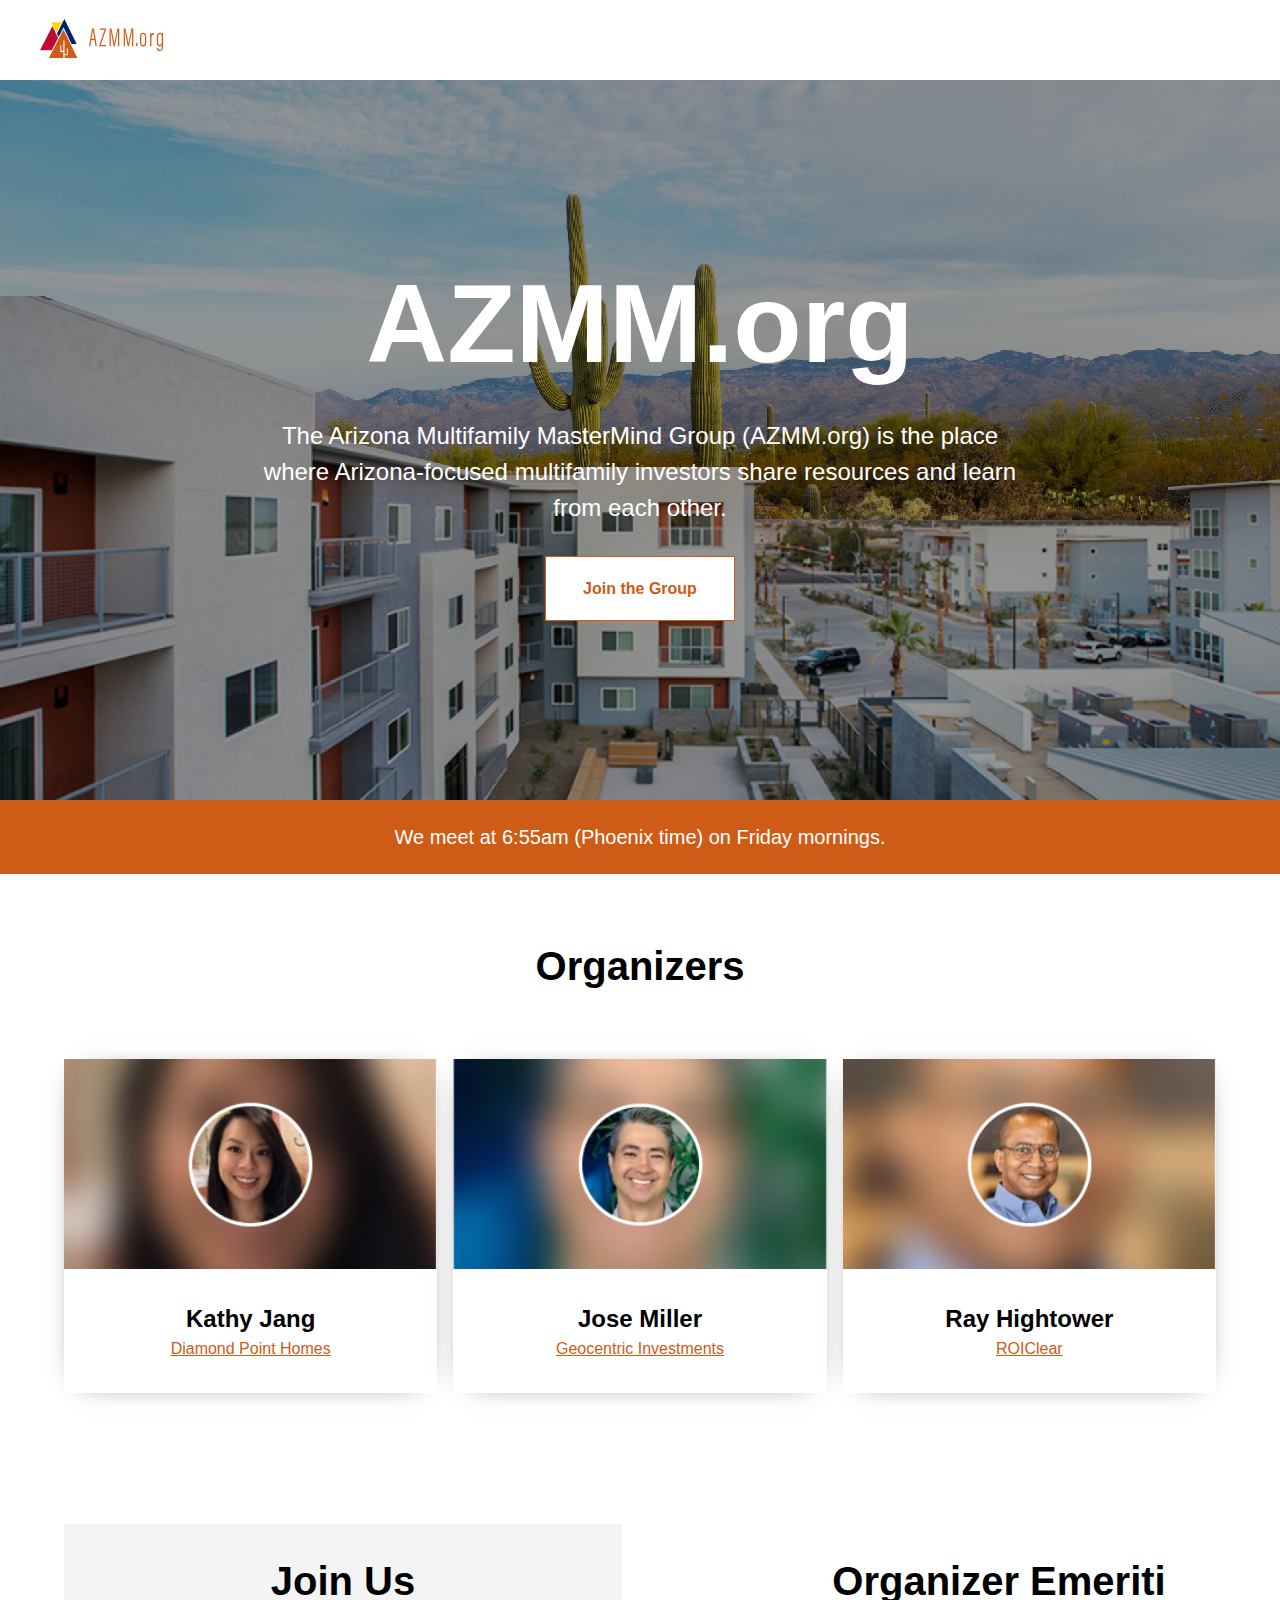
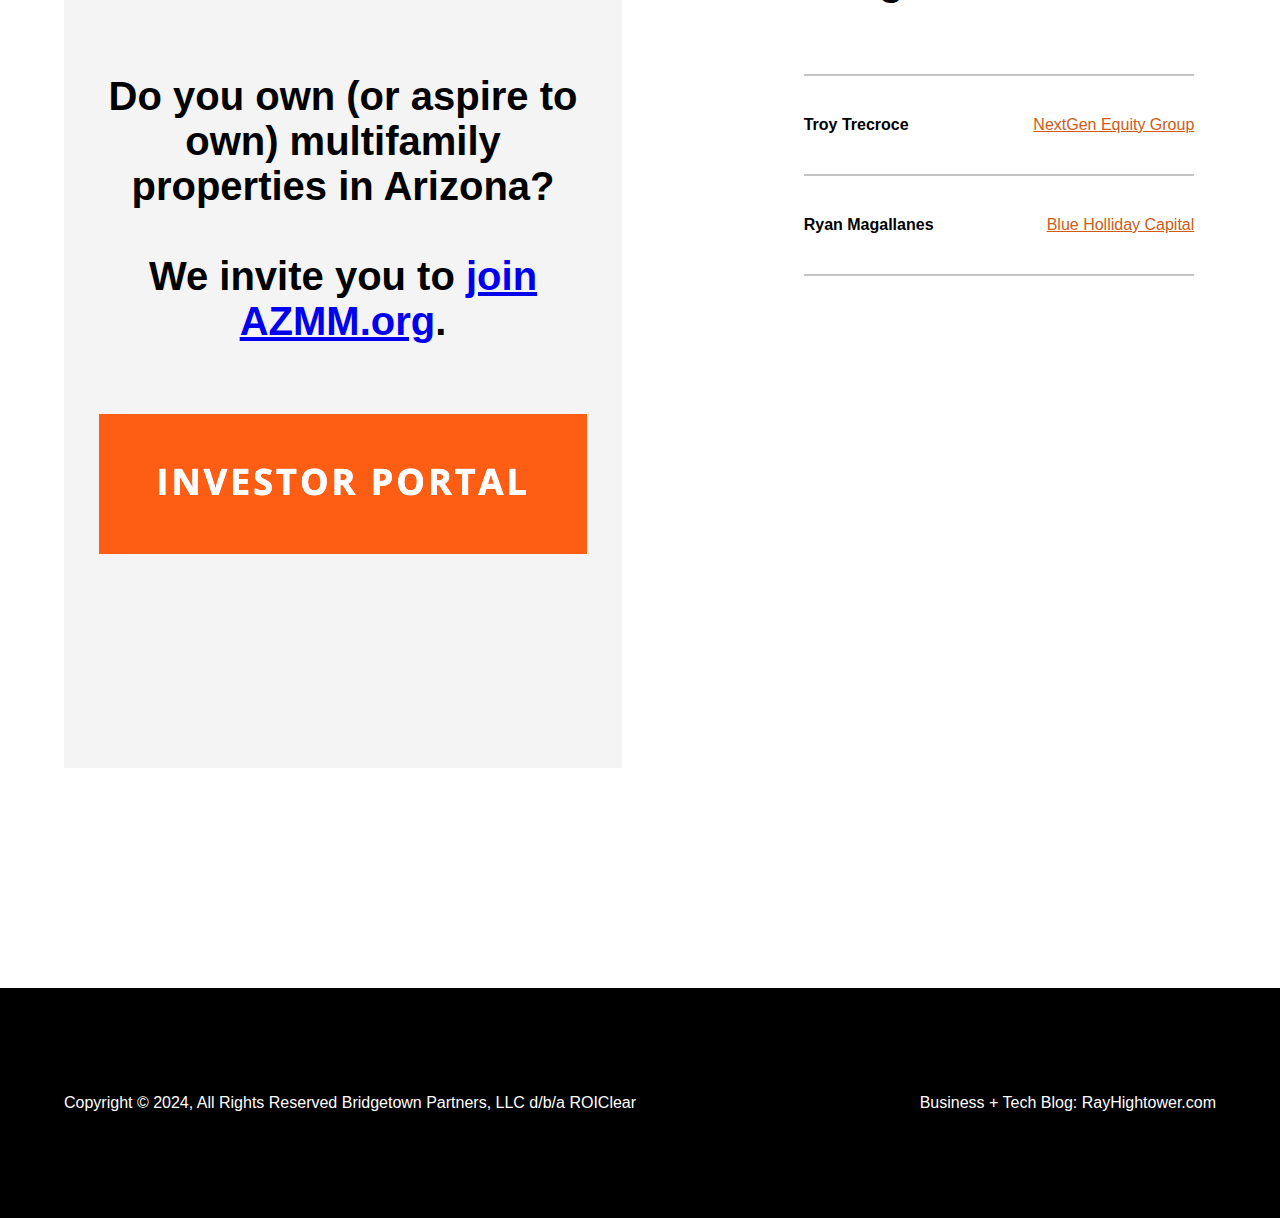
==== commit da1c88c7: "Update copyright." ====
--- a/index.html
+++ b/index.html
@@ -142,7 +142,7 @@
 
   <footer class="azmm-footer">
     <div class="footer-content__wrapper">
-      <div class="footer__links">Copyright © 2023, All Rights Reserved <a style="color:white" href="https://BridgetownPartners.com">Bridgetown Partners, LLC</a> d/b/a <a style="color:white" href="https://ROIClear.com">ROIClear</a></div>
+      <div class="footer__links">Copyright © 2024, All Rights Reserved <a style="color:white" href="https://BridgetownPartners.com">Bridgetown Partners, LLC</a> d/b/a <a style="color:white" href="https://ROIClear.com">ROIClear</a></div>
       <div class="footer__links">Business + Tech Blog: <a href="https://rayhightower.com/">RayHightower.com</a></div>
     </div>
   </footer>
